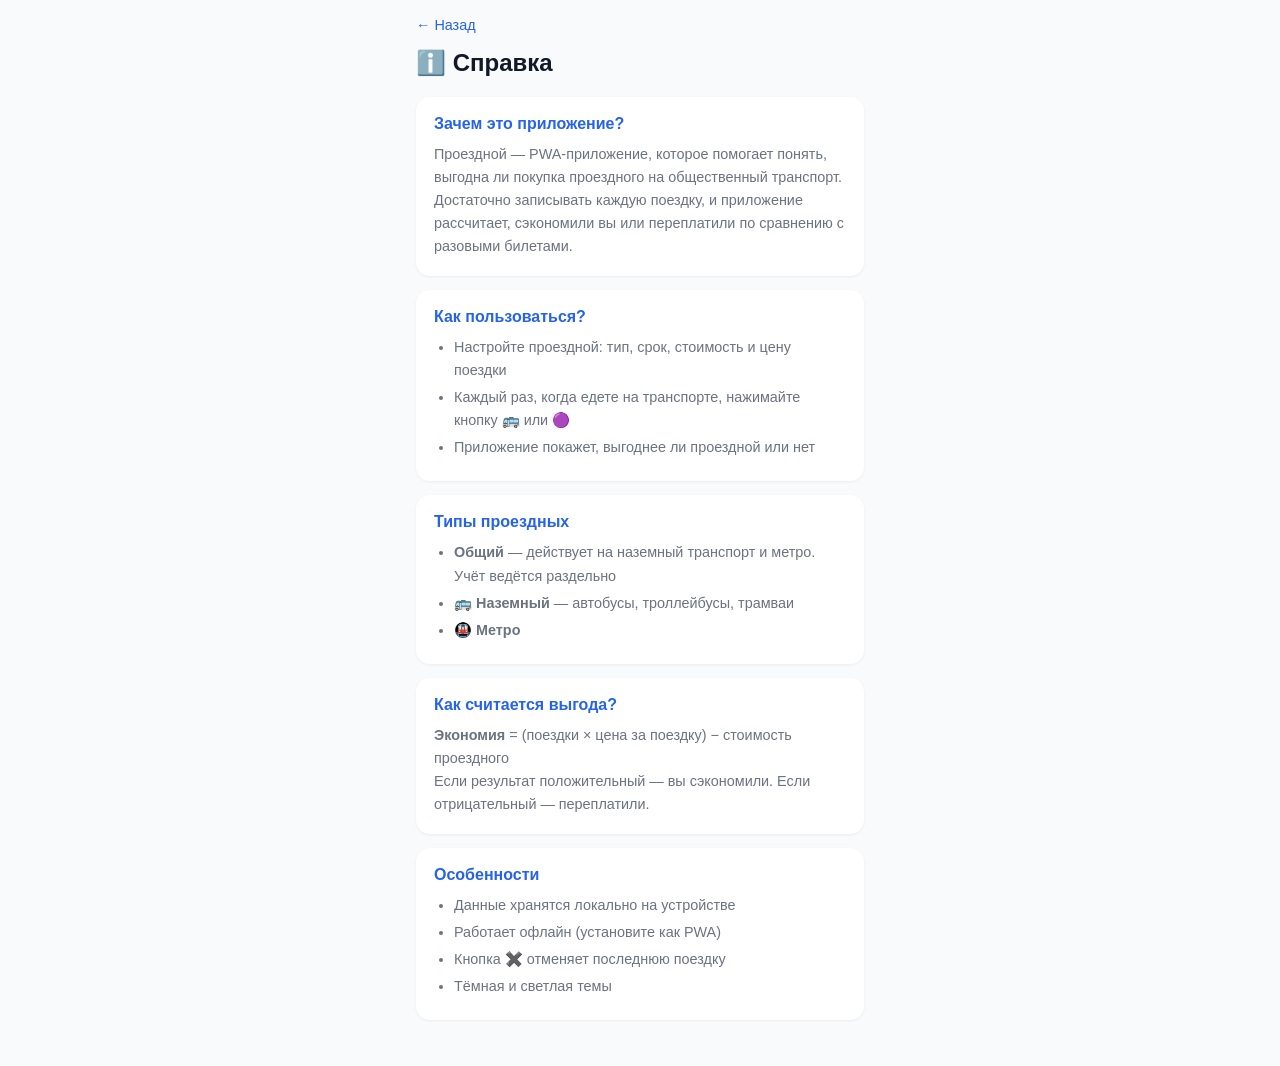
==== help.html @ b2235f37 "Добавлена страница справки" ====
<!DOCTYPE html>
<html lang="ru">
<head>
    <meta charset="UTF-8">
    <meta name="viewport" content="width=device-width, initial-scale=1.0, user-scalable=no">
    <meta name="theme-color" content="#2563eb">
    <meta name="apple-mobile-web-app-capable" content="yes">
    <title>Справка</title>
    <link rel="manifest" href="manifest.json">
    <link rel="stylesheet" href="style.css">
    <style>
        .help-card {
            background: var(--card-bg);
            border-radius: 14px;
            padding: 18px;
            margin-bottom: 14px;
            box-shadow: 0 1px 3px rgba(0,0,0,0.06);
        }
        .help-card h3 {
            font-size: 1rem;
            margin-bottom: 10px;
            color: var(--blue);
        }
        .help-card p, .help-card li {
            font-size: 0.9rem;
            color: var(--text-secondary);
            line-height: 1.6;
        }
        .help-card ul {
            padding-left: 20px;
            margin-top: 6px;
        }
        .help-card li {
            margin-bottom: 4px;
        }
        .back-link {
            display: inline-block;
            margin-bottom: 16px;
            color: var(--blue);
            text-decoration: none;
            font-size: 0.9rem;
        }
    </style>
</head>
<body>
    <div id="app">
        <div class="screen active">
            <a href="index.html" class="back-link">← Назад</a>
            <h1>ℹ️ Справка</h1>

            <div class="help-card">
                <h3>Зачем это приложение?</h3>
                <p>Проездной — PWA-приложение, которое помогает понять, выгодна ли покупка проездного на общественный транспорт. Достаточно записывать каждую поездку, и приложение рассчитает, сэкономили вы или переплатили по сравнению с разовыми билетами.</p>
            </div>

            <div class="help-card">
                <h3>Как пользоваться?</h3>
                <ul>
                    <li>Настройте проездной: тип, срок, стоимость и цену поездки</li>
                    <li>Каждый раз, когда едете на транспорте, нажимайте кнопку 🚌 или 🟣</li>
                    <li>Приложение покажет, выгоднее ли проездной или нет</li>
                </ul>
            </div>

            <div class="help-card">
                <h3>Типы проездных</h3>
                <ul>
                    <li><strong>Общий</strong> — действует на наземный транспорт и метро. Учёт ведётся раздельно</li>
                    <li><strong>🚌 Наземный</strong> — автобусы, троллейбусы, трамваи</li>
                    <li><strong>🚇 Метро</strong></li>
                </ul>
            </div>

            <div class="help-card">
                <h3>Как считается выгода?</h3>
                <p><strong>Экономия</strong> = (поездки × цена за поездку) − стоимость проездного</p>
                <p>Если результат положительный — вы сэкономили. Если отрицательный — переплатили.</p>
            </div>

            <div class="help-card">
                <h3>Особенности</h3>
                <ul>
                    <li>Данные хранятся локально на устройстве</li>
                    <li>Работает офлайн (установите как PWA)</li>
                    <li>Кнопка ✖️ отменяет последнюю поездку</li>
                    <li>Тёмная и светлая темы</li>
                </ul>
            </div>
        </div>
    </div>
    <script>
        (function() {
            const THEME_KEY = 'transit_theme';
            const saved = localStorage.getItem(THEME_KEY) || 'light';
            document.documentElement.setAttribute('data-theme', saved);
        })();
    </script>
</body>
</html>
---- style.css ----
* {
    margin: 0;
    padding: 0;
    box-sizing: border-box;
}

:root {
    --blue: #2563eb;
    --green: #16a34a;
    --red: #dc2626;
    --gray: #6b7280;
    --light-gray: #f3f4f6;
    --border: #e5e7eb;
    --bg: #f9fafb;
    --card-bg: #ffffff;
    --text: #111827;
    --text-secondary: #6b7280;
}

[data-theme="dark"] {
    --blue: #3b82f6;
    --green: #22c55e;
    --red: #ef4444;
    --gray: #9ca3af;
    --light-gray: #374151;
    --border: #4b5563;
    --bg: #111827;
    --card-bg: #1f2937;
    --text: #f9fafb;
    --text-secondary: #9ca3af;
}

body {
    font-family: -apple-system, BlinkMacSystemFont, 'Segoe UI', Roboto, sans-serif;
    background: var(--bg);
    color: var(--text);
    min-height: 100dvh;
    -webkit-tap-highlight-color: transparent;
}

#app {
    max-width: 480px;
    margin: 0 auto;
    padding: 16px;
    padding-bottom: 32px;
}

.screen {
    display: none;
}

.screen.active {
    display: block;
}

h1 {
    font-size: 1.5rem;
    margin-bottom: 20px;
}

.header {
    display: flex;
    justify-content: space-between;
    align-items: center;
    margin-bottom: 16px;
}

.header-buttons {
    display: flex;
    align-items: center;
    gap: 8px;
}

.header h1 {
    margin-bottom: 0;
}

.btn-link {
    background: none;
    border: none;
    color: var(--text-secondary);
    font-size: 0.85rem;
    cursor: pointer;
    text-decoration: underline;
}

.btn-theme {
    background: none;
    border: none;
    font-size: 1.2rem;
    cursor: pointer;
    padding: 4px;
}

.form-group {
    margin-bottom: 20px;
}

.form-group label {
    display: block;
    font-weight: 500;
    margin-bottom: 8px;
    font-size: 0.9rem;
}

.form-group input[type="date"],
.form-group input[type="number"] {
    width: 100%;
    padding: 12px 14px;
    border: 1px solid var(--border);
    border-radius: 10px;
    font-size: 1rem;
    background: var(--card-bg);
    color: var(--text);
    -webkit-appearance: none;
}

.type-buttons,
.duration-buttons {
    display: flex;
    gap: 8px;
}

.type-btn {
    flex: 1;
    padding: 10px 6px;
    border: 2px solid var(--border);
    border-radius: 10px;
    background: var(--card-bg);
    color: var(--text);
    font-size: 0.85rem;
    font-weight: 500;
    cursor: pointer;
    transition: all 0.15s;
}

.type-btn.selected {
    border-color: var(--blue);
    background: var(--blue);
    color: white;
}

.duration-btn {
    flex: 1;
    padding: 12px;
    border: 2px solid var(--border);
    border-radius: 10px;
    background: var(--card-bg);
    color: var(--text);
    font-size: 0.95rem;
    font-weight: 500;
    cursor: pointer;
    transition: all 0.15s;
}

.duration-btn.selected {
    border-color: var(--blue);
    background: var(--blue);
    color: white;
}

.btn-primary {
    width: 100%;
    padding: 14px;
    background: var(--blue);
    color: white;
    border: none;
    border-radius: 10px;
    font-size: 1.05rem;
    font-weight: 600;
    cursor: pointer;
    margin-top: 8px;
    transition: opacity 0.15s;
}

.btn-primary:active {
    opacity: 0.85;
}

.banner {
    background: #fef3c7;
    color: #92400e;
    padding: 12px 16px;
    border-radius: 10px;
    text-align: center;
    font-weight: 600;
    margin-bottom: 16px;
}

.banner.hidden {
    display: none;
}

.pass-info-line {
    text-align: center;
    font-size: 0.95rem;
    color: var(--text-secondary);
    margin-bottom: 12px;
}

.pass-info-line span {
    font-weight: 600;
    color: var(--text);
}

.card {
    background: var(--card-bg);
    border-radius: 14px;
    padding: 18px;
    margin-bottom: 14px;
    box-shadow: 0 1px 3px rgba(0,0,0,0.06);
}

.days-info {
    font-size: 1.1rem;
    font-weight: 600;
    text-align: center;
    margin-bottom: 12px;
}

.progress-bar {
    width: 100%;
    height: 8px;
    background: var(--light-gray);
    border-radius: 4px;
    overflow: hidden;
    margin-bottom: 8px;
}

.progress-fill {
    height: 100%;
    background: var(--blue);
    border-radius: 4px;
    transition: width 0.3s;
    width: 0%;
}

.days-remaining {
    text-align: center;
    font-size: 0.85rem;
    color: var(--text-secondary);
}

.trips-label {
    text-align: center;
    font-size: 0.9rem;
    color: var(--text-secondary);
    margin-bottom: 10px;
}

.trips-row {
    display: flex;
    gap: 12px;
    margin-bottom: 12px;
}

.trips-row .trips-counter {
    flex: 1;
    flex-direction: column;
    gap: 8px;
}

.trips-counter {
    display: flex;
    align-items: center;
    justify-content: center;
    gap: 24px;
    margin-bottom: 12px;
}

.trips-counter-label {
    font-size: 0.8rem;
    color: var(--text-secondary);
    font-weight: 500;
}

.trips-counter-controls {
    display: flex;
    align-items: center;
    gap: 16px;
}

.trips-counter span {
    font-size: 2.5rem;
    font-weight: 700;
    min-width: 50px;
    text-align: center;
}

.total-breakdown {
    display: block;
    font-size: 0.8rem;
    margin-top: 4px;
    color: var(--text-secondary);
}

.type-select {
    display: flex;
    gap: 8px;
    justify-content: center;
    margin-bottom: 12px;
}

.type-select-btn {
    padding: 8px 14px;
    border: 2px solid var(--border);
    border-radius: 8px;
    background: var(--card-bg);
    font-size: 0.85rem;
    font-weight: 500;
    cursor: pointer;
    transition: all 0.15s;
}

.type-select-btn.selected {
    border-color: var(--blue);
    background: #eff6ff;
    color: var(--blue);
}

.trips-buttons {
    display: flex;
    gap: 10px;
    justify-content: center;
    margin: 12px 0;
}

.btn-trip-add {
    flex: 1;
    display: flex;
    align-items: center;
    justify-content: center;
    gap: 8px;
    padding: 18px 12px;
    border: 2px solid var(--blue);
    border-radius: 14px;
    background: var(--card-bg);
    color: var(--blue);
    font-size: 1rem;
    font-weight: 600;
    cursor: pointer;
    transition: all 0.15s;
}

.btn-trip-add:active {
    background: var(--blue);
    color: var(--card-bg);
}

.btn-trip-add:disabled {
    border-color: var(--border);
    color: var(--border);
    cursor: default;
}

.btn-trip-add:disabled:active {
    background: var(--card-bg);
    color: var(--border);
}

.btn-trip-add.hidden {
    display: none;
}

.btn-trip-plus {
    font-size: 1.4rem;
    font-weight: 700;
}

.trips-today {
    display: flex;
    align-items: center;
    justify-content: space-between;
    font-size: 0.9rem;
    color: var(--text-secondary);
    margin-bottom: 12px;
}

.btn-undo-inline {
    background: none;
    border: none;
    font-size: 1rem;
    cursor: pointer;
    padding: 4px;
    line-height: 1;
    transition: opacity 0.15s;
}

.btn-undo-inline:active {
    opacity: 0.6;
}

.btn-undo-inline.hidden {
    display: none;
}

.trips-total {
    display: flex;
    justify-content: center;
    align-items: center;
    gap: 6px;
    text-align: center;
    font-size: 0.9rem;
    color: var(--text-secondary);
}

.calc-row {
    display: flex;
    justify-content: space-between;
    padding: 8px 0;
    font-size: 0.95rem;
}

.calc-row + .calc-row {
    border-top: 1px solid var(--border);
}

.calc-row.result {
    border-top: 2px solid var(--border);
    margin-top: 4px;
    padding-top: 12px;
    font-weight: 700;
    font-size: 1.05rem;
}

.calc-row.result.positive {
    color: var(--green);
}

.calc-row.result.negative {
    color: var(--red);
}

.calc-row.result.neutral {
    color: var(--gray);
}

.history-card h3 {
    font-size: 0.95rem;
    margin-bottom: 12px;
    color: var(--text-secondary);
}

.history-header {
    display: flex;
    justify-content: space-between;
    align-items: center;
    margin-bottom: 12px;
}

.history-header h3 {
    margin-bottom: 0;
}

.trips-history {
    display: flex;
    flex-direction: column;
    gap: 6px;
}

.history-row {
    display: flex;
    justify-content: space-between;
    padding: 6px 0;
    font-size: 0.9rem;
    border-bottom: 1px solid var(--light-gray);
}

.history-row:last-child {
    border-bottom: none;
}

.history-row .date {
    color: var(--text-secondary);
}

.history-row .count {
    font-weight: 600;
}

.no-trips {
    text-align: center;
    color: var(--text-secondary);
    font-size: 0.85rem;
    padding: 12px 0;
}
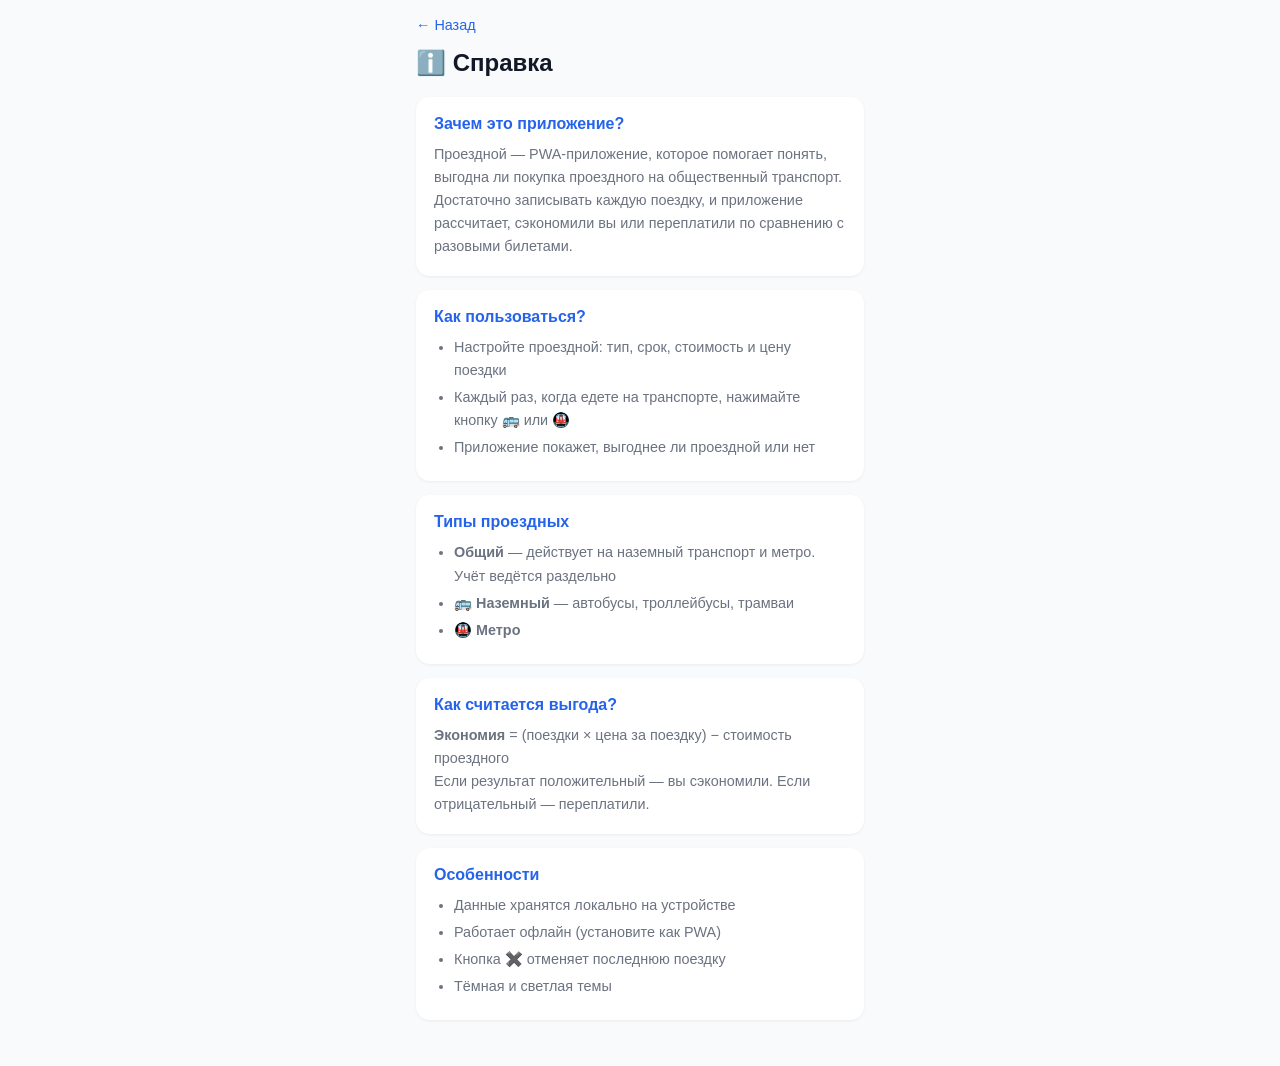
==== commit 2c6b2252: "Заголовок: Поездки" ====
--- a/help.html
+++ b/help.html
@@ -7,7 +7,9 @@
     <meta name="apple-mobile-web-app-capable" content="yes">
     <title>Справка</title>
     <link rel="manifest" href="manifest.json">
-    <link rel="stylesheet" href="style.css">
+    <link rel="stylesheet" href="style.css?v=8">
+    <script async src="https://www.googletagmanager.com/gtag/js?id=G-JPB0Z3S4Q2"></script>
+    <script>window.dataLayer=window.dataLayer||[];function gtag(){dataLayer.push(arguments);}gtag('js',new Date());gtag('config','G-JPB0Z3S4Q2');</script>
     <style>
         .help-card {
             background: var(--card-bg);
@@ -57,7 +59,7 @@
                 <h3>Как пользоваться?</h3>
                 <ul>
                     <li>Настройте проездной: тип, срок, стоимость и цену поездки</li>
-                    <li>Каждый раз, когда едете на транспорте, нажимайте кнопку 🚌 или 🟣</li>
+                    <li>Каждый раз, когда едете на транспорте, нажимайте кнопку 🚌 или 🚇</li>
                     <li>Приложение покажет, выгоднее ли проездной или нет</li>
                 </ul>
             </div>
--- a/style.css
+++ b/style.css
@@ -2,6 +2,10 @@
     margin: 0;
     padding: 0;
     box-sizing: border-box;
+}
+
+.hidden {
+    display: none !important;
 }
 
 :root {
@@ -435,6 +439,42 @@
     color: var(--gray);
 }
 
+.calc-summary {
+    display: flex;
+    justify-content: space-between;
+    align-items: center;
+    cursor: pointer;
+    font-size: 1rem;
+    font-weight: 600;
+}
+
+.calc-summary.positive {
+    color: var(--green);
+}
+
+.calc-summary.negative {
+    color: var(--red);
+}
+
+.calc-summary.neutral {
+    color: var(--gray);
+}
+
+.calc-expand {
+    font-size: 0.8rem;
+    color: var(--text-secondary);
+    transition: transform 0.2s;
+}
+
+.calc-details.hidden {
+    display: none;
+}
+
+.calc-details .calc-row {
+    padding: 6px 0;
+    font-size: 0.9rem;
+}
+
 .history-card h3 {
     font-size: 0.95rem;
     margin-bottom: 12px;
@@ -484,3 +524,58 @@
     font-size: 0.85rem;
     padding: 12px 0;
 }
+
+.ad-block {
+    margin-top: 16px;
+    text-align: center;
+}
+
+.plan-row {
+    display: flex;
+    justify-content: space-between;
+    align-items: center;
+    gap: 10px;
+    padding: 8px 0;
+    font-size: 0.9rem;
+    border-bottom: 1px solid var(--light-gray);
+}
+
+.plan-row:last-child {
+    border-bottom: none;
+}
+
+.plan-label {
+    font-weight: 600;
+    color: var(--green);
+    min-width: 100px;
+}
+
+.plan-date {
+    color: var(--text);
+    font-weight: 500;
+}
+
+.plan-count {
+    color: var(--text-secondary);
+    font-size: 0.8rem;
+}
+
+.plan-section {
+    padding: 10px 0;
+    border-bottom: 1px solid var(--border);
+}
+
+.plan-section:last-child {
+    border-bottom: none;
+}
+
+.plan-section-title {
+    font-size: 0.9rem;
+    font-weight: 700;
+    color: var(--text);
+    margin-bottom: 6px;
+}
+
+.plan-current .plan-section-title {
+    color: var(--blue);
+}
